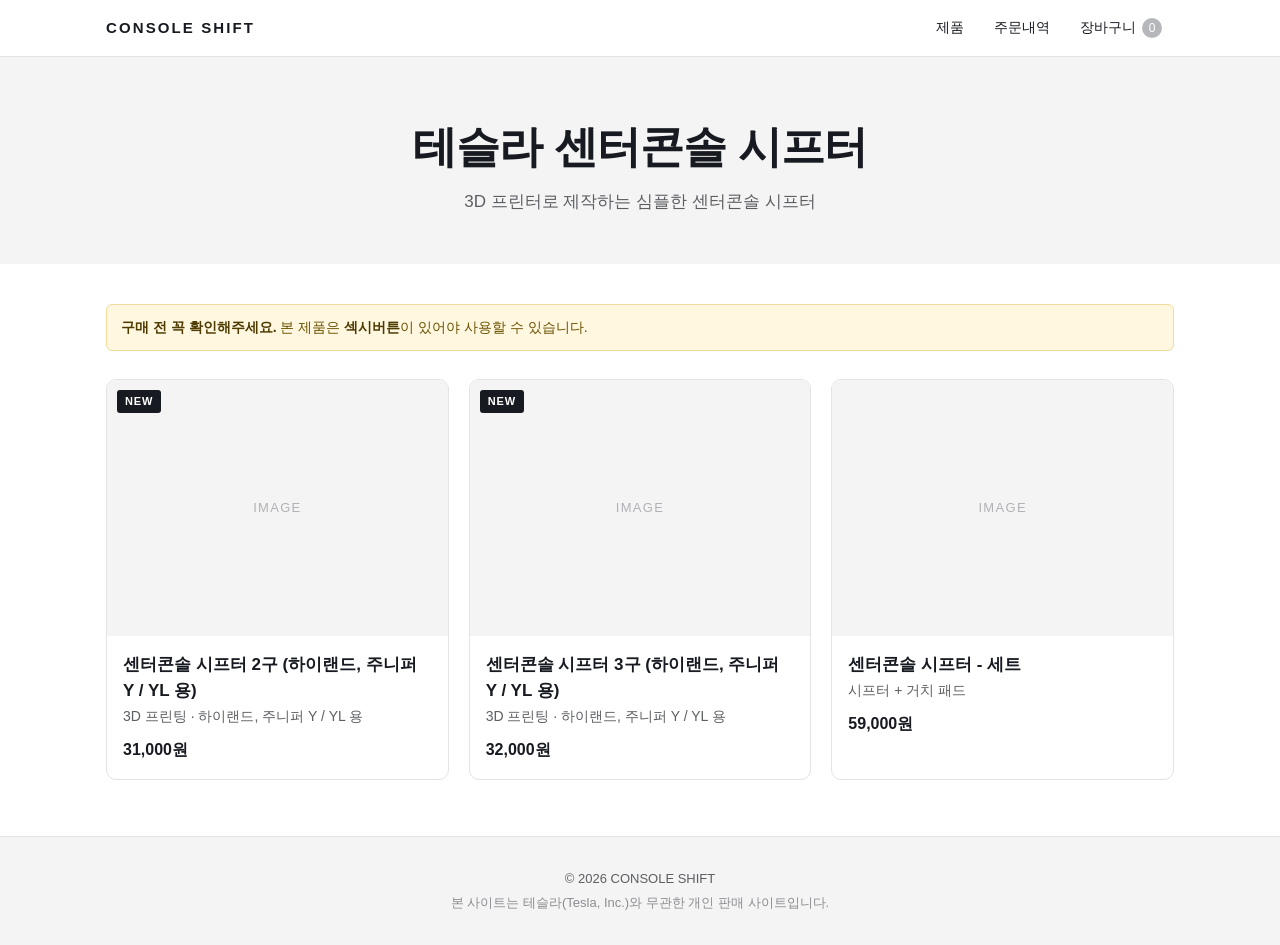
==== index.html @ f0157bce "Update index.html" ====
<!doctype html>
<html lang="ko">
<head>
  <meta charset="utf-8">
  <meta name="viewport" content="width=device-width, initial-scale=1">
  <title>SHIFT ON</title>
  <meta name="description" content="테슬라 센터콘솔 시프터 판매">
  <link rel="stylesheet" href="style.css?v=4">
</head>
<body>
  <header class="header">
    <div class="header-inner">
      <a href="#/" class="logo" id="logo">SHIFT ON</a>
      <nav class="nav">
        <a href="#/" class="nav-link">제품</a>
        <a href="#/orders" class="nav-link">주문내역</a>
        <a href="#/cart" class="nav-link cart-link">장바구니 <span class="cart-count" id="cartCount">0</span></a>
      </nav>
    </div>
  </header>

  <main id="app"></main>

  <footer class="footer">
    <p id="footerText"></p>
    <p class="muted">본 사이트는 테슬라(Tesla, Inc.)와 무관한 개인 판매 사이트입니다.</p>
  </footer>

  <div class="toast" id="toast" role="status" aria-live="polite"></div>

  <script src="config.js?v=4"></script>
  <script src="products.js?v=4"></script>
  <script src="app.js?v=4"></script>
</body>
</html>
---- style.css ----
:root{
  --bg:#ffffff;
  --bg-soft:#f4f4f4;
  --text:#171a20;
  --text-sub:#5c5e62;
  --line:#e2e3e5;
  --accent:#3e6ae1;
  --accent-dark:#3457b8;
  --danger:#d93025;
  --radius:6px;
  --max:1100px;
}
*{box-sizing:border-box}
html{-webkit-text-size-adjust:100%}
body{
  margin:0;background:var(--bg);color:var(--text);
  font-family:-apple-system,BlinkMacSystemFont,"Apple SD Gothic Neo","Noto Sans KR","Malgun Gothic",Roboto,sans-serif;
  line-height:1.55;font-size:16px;
}
a{color:inherit;text-decoration:none}
button{font-family:inherit}
img{max-width:100%;display:block}

/* header */
.header{position:sticky;top:0;z-index:50;background:rgba(255,255,255,.92);backdrop-filter:blur(8px);border-bottom:1px solid var(--line)}
.header-inner{max-width:var(--max);margin:0 auto;padding:0 16px;height:56px;display:flex;align-items:center;justify-content:space-between}
.logo{font-weight:700;letter-spacing:.14em;font-size:15px}
.nav{display:flex;gap:6px}
.nav-link{padding:8px 12px;border-radius:var(--radius);font-size:14px;font-weight:500}
.nav-link:hover{background:var(--bg-soft)}
.cart-count{display:inline-block;min-width:20px;padding:0 6px;margin-left:2px;border-radius:10px;background:var(--text);color:#fff;font-size:12px;text-align:center;line-height:20px}
.cart-count.zero{background:#b5b7ba}

main{min-height:70vh}
.wrap{max-width:var(--max);margin:0 auto;padding:24px 16px 56px}

/* hero */
.hero{background:var(--bg-soft);text-align:center;padding:56px 16px 48px}
.hero h1{margin:0 0 8px;font-size:clamp(26px,6vw,44px);font-weight:600;letter-spacing:-.02em}
.hero p{margin:0;color:var(--text-sub);font-size:clamp(14px,3.6vw,17px)}

/* notice */
.notice{background:#fff7e0;border:1px solid #f1dc9b;border-radius:var(--radius);padding:12px 14px;font-size:14px;color:#6a5200;margin:16px 0}
.notice b{color:#4d3b00}

/* product grid */
.grid{display:grid;grid-template-columns:repeat(3,1fr);gap:20px;margin-top:28px}
.card{display:block;border:1px solid var(--line);border-radius:10px;overflow:hidden;background:#fff;transition:box-shadow .2s,transform .2s}
.card:hover{box-shadow:0 8px 24px rgba(0,0,0,.08);transform:translateY(-2px)}
.thumb{position:relative;aspect-ratio:4/3;background:var(--bg-soft);display:flex;align-items:center;justify-content:center;overflow:hidden}
.thumb img{width:100%;height:100%;object-fit:cover}
.ph{color:#b0b2b6;font-size:13px;letter-spacing:.1em}
.badge{position:absolute;top:10px;left:10px;background:var(--text);color:#fff;font-size:11px;font-weight:700;letter-spacing:.08em;padding:3px 8px;border-radius:3px}
.card-body{padding:16px}
.card-title{margin:0;font-size:17px;font-weight:600}
.card-sub{margin:2px 0 10px;color:var(--text-sub);font-size:14px}
.card-price{font-weight:600}
.card-price small{color:var(--text-sub);font-weight:400}

/* product detail */
.detail{display:grid;grid-template-columns:1.1fr 1fr;gap:36px;align-items:start}
.gallery .main-img{aspect-ratio:4/3;background:var(--bg-soft);border-radius:10px;overflow:hidden;display:flex;align-items:center;justify-content:center}
.gallery .main-img img{width:100%;height:100%;object-fit:cover}
.thumbs{display:flex;gap:8px;margin-top:10px;overflow-x:auto}
.thumbs button{border:2px solid transparent;padding:0;background:none;border-radius:6px;overflow:hidden;width:68px;height:52px;flex:0 0 auto;cursor:pointer}
.thumbs button.on{border-color:var(--text)}
.thumbs img{width:100%;height:100%;object-fit:cover}
.info h1{margin:0;font-size:26px;font-weight:600;letter-spacing:-.01em}
.info .sub{color:var(--text-sub);margin:2px 0 16px}
.price-now{font-size:24px;font-weight:600;margin:6px 0 18px}
.desc{color:var(--text-sub);font-size:15px;margin-bottom:12px}
.details{margin:0 0 20px;padding-left:18px;color:var(--text-sub);font-size:14px}
.opt{margin-bottom:18px}
.opt-name{font-size:14px;font-weight:600;margin-bottom:8px}
.chips{display:flex;flex-wrap:wrap;gap:8px}
.chip input{position:absolute;opacity:0;pointer-events:none}
.chip span{display:inline-block;padding:10px 14px;border:1px solid var(--line);border-radius:var(--radius);font-size:14px;cursor:pointer;user-select:none;background:#fff}
.chip input:checked + span{border-color:var(--text);box-shadow:inset 0 0 0 1px var(--text);font-weight:600}
.chip input:focus-visible + span{outline:2px solid var(--accent);outline-offset:2px}
.chip em{font-style:normal;color:var(--text-sub);font-size:12px;margin-left:4px}
.qty-row{display:flex;align-items:center;gap:12px;margin:6px 0 20px}
.qty{display:inline-flex;align-items:center;border:1px solid var(--line);border-radius:var(--radius)}
.qty button{width:40px;height:40px;border:0;background:none;font-size:18px;cursor:pointer}
.qty span{min-width:32px;text-align:center;font-weight:600}

/* buttons */
.btn{display:inline-flex;align-items:center;justify-content:center;gap:6px;border:0;border-radius:var(--radius);padding:14px 22px;font-size:15px;font-weight:600;cursor:pointer;background:var(--accent);color:#fff;transition:background .15s}
.btn:hover{background:var(--accent-dark)}
.btn:disabled{background:#b5b7ba;cursor:not-allowed}
.btn.block{display:flex;width:100%}
.btn.ghost{background:#fff;color:var(--text);border:1px solid var(--line)}
.btn.ghost:hover{background:var(--bg-soft)}
.btn-row{display:flex;gap:10px}
.btn-row .btn{flex:1}

/* page title */
.page-title{font-size:26px;font-weight:600;margin:8px 0 20px;letter-spacing:-.01em}
.back{display:inline-block;margin:6px 0 10px;color:var(--text-sub);font-size:14px}

/* cart */
.cart-layout{display:grid;grid-template-columns:1.5fr 1fr;gap:28px;align-items:start}
.cart-item{display:grid;grid-template-columns:84px 1fr auto;gap:14px;padding:16px 0;border-bottom:1px solid var(--line)}
.cart-item .ci-img{width:84px;height:64px;background:var(--bg-soft);border-radius:6px;overflow:hidden;display:flex;align-items:center;justify-content:center}
.cart-item .ci-img img{width:100%;height:100%;object-fit:cover}
.ci-name{font-weight:600;font-size:15px}
.ci-opts{color:var(--text-sub);font-size:13px;margin:2px 0 8px}
.ci-right{text-align:right}
.ci-price{font-weight:600;margin-bottom:8px}
.link-btn{background:none;border:0;color:var(--text-sub);font-size:13px;text-decoration:underline;cursor:pointer;padding:4px}
.summary{border:1px solid var(--line);border-radius:10px;padding:20px;position:sticky;top:76px}
.summary h3{margin:0 0 14px;font-size:17px}
.sum-row{display:flex;justify-content:space-between;margin:8px 0;font-size:15px}
.sum-row.total{border-top:1px solid var(--line);padding-top:14px;margin-top:14px;font-size:18px;font-weight:700}
.empty{text-align:center;padding:64px 0;color:var(--text-sub)}

/* checkout form */
.form-grid{display:grid;grid-template-columns:1.4fr 1fr;gap:28px;align-items:start}
.field{margin-bottom:16px}
.field label{display:block;font-size:14px;font-weight:600;margin-bottom:6px}
.req{color:var(--danger);margin-left:2px}
.opt-tag{color:var(--text-sub);font-weight:400;font-size:12px;margin-left:4px}
.field input[type=text],.field input[type=tel],.field textarea{width:100%;padding:13px 14px;border:1px solid var(--line);border-radius:var(--radius);font-size:16px;font-family:inherit;background:#fff}
.field textarea{min-height:90px;resize:vertical}
.field input:focus,.field textarea:focus{outline:2px solid var(--accent);outline-offset:0;border-color:var(--accent)}
.field.invalid input,.field.invalid textarea{border-color:var(--danger)}
.err{display:none;color:var(--danger);font-size:13px;margin-top:5px}
.field.invalid .err{display:block}
.consent{background:var(--bg-soft);border-radius:var(--radius);padding:14px;font-size:14px}
.consent label{display:flex;gap:10px;align-items:flex-start;font-weight:500;cursor:pointer}
.consent input{margin-top:3px;width:18px;height:18px;flex:0 0 auto}
.consent details{margin-top:10px;color:var(--text-sub);font-size:13px}
.consent summary{cursor:pointer}
.consent ul{margin:8px 0 0;padding-left:18px}
.bank-box{background:var(--bg-soft);border-radius:var(--radius);padding:14px;margin-top:16px;font-size:14px}
.bank-box b{font-size:15px}

/* done */
.done{max-width:560px;margin:0 auto;text-align:center}
.done .check{width:56px;height:56px;border-radius:50%;background:var(--text);color:#fff;display:flex;align-items:center;justify-content:center;font-size:28px;margin:12px auto 16px}
.done h1{margin:0 0 6px;font-size:24px}
.done .lead{color:var(--text-sub);margin:0 0 22px}
.pay-box{border:1px solid var(--line);border-radius:10px;padding:20px;text-align:left;margin-bottom:16px}
.pay-row{display:flex;justify-content:space-between;gap:12px;padding:8px 0;font-size:15px}
.pay-row + .pay-row{border-top:1px solid var(--line)}
.pay-row b{font-weight:600}
.pay-amount{font-size:22px;font-weight:700}
.copy-row{display:flex;gap:8px;align-items:center}
.copy-btn{border:1px solid var(--line);background:#fff;border-radius:4px;padding:4px 10px;font-size:12px;cursor:pointer}
.test-banner{background:#ffe9e7;border:1px solid #f4b8b2;color:#8a1c12;border-radius:var(--radius);padding:10px 12px;font-size:13px;margin-bottom:16px}
.order-list{text-align:left;font-size:14px;color:var(--text-sub);white-space:pre-line;margin:0}

/* orders */
.order-card{border:1px solid var(--line);border-radius:10px;margin-bottom:12px;background:#fff}
.order-card summary{list-style:none;cursor:pointer;padding:16px}
.order-card summary::-webkit-details-marker{display:none}
.oc-top{display:flex;align-items:center;gap:8px;font-size:15px}
.oc-tag{background:#ffe9e7;color:#8a1c12;font-size:11px;font-weight:600;padding:2px 6px;border-radius:3px}
.oc-sub{display:flex;justify-content:space-between;margin-top:4px;color:var(--text-sub);font-size:14px}
.oc-total{color:var(--text);font-weight:600}
.oc-body{padding:0 16px 16px;border-top:1px solid var(--line)}
.oc-sec{margin-top:14px}

/* lookup */
.lk-form{border:1px solid var(--line);border-radius:10px;padding:16px;margin-bottom:16px}
.lk-form .field{margin-bottom:10px}
.lk-card{border:1px solid var(--text);border-radius:10px;padding:16px;margin-bottom:16px;background:#fff}
.lk-head{display:flex;justify-content:space-between;align-items:center;margin-bottom:14px}
.lk-status{background:var(--text);color:#fff;font-size:12px;font-weight:600;padding:3px 10px;border-radius:12px}
.lk-steps{list-style:none;margin:0 0 14px;padding:0;display:flex}
.lk-steps li{flex:1;text-align:center;font-size:11px;color:#9a9ca0;position:relative}
.lk-steps li i{display:block;width:12px;height:12px;border-radius:50%;background:#d6d7da;margin:0 auto 6px;position:relative;z-index:1}
.lk-steps li::before{content:"";position:absolute;top:5px;left:-50%;width:100%;height:2px;background:#d6d7da}
.lk-steps li:first-child::before{display:none}
.lk-steps li.done i,.lk-steps li.now i{background:var(--text)}
.lk-steps li.done::before,.lk-steps li.now::before{background:var(--text)}
.lk-steps li.now{color:var(--text);font-weight:700}
.lk-row{display:flex;justify-content:space-between;gap:12px;padding:8px 0;border-top:1px solid var(--line);font-size:14px}
.lk-row span{color:var(--text-sub)}

/* footer / toast */
.footer{border-top:1px solid var(--line);padding:28px 16px;text-align:center;font-size:13px;color:var(--text-sub);background:var(--bg-soft)}
.footer p{margin:4px 0}
.muted{color:#8b8d91}
.toast{position:fixed;left:50%;bottom:28px;transform:translate(-50%,20px);background:var(--text);color:#fff;padding:12px 18px;border-radius:30px;font-size:14px;opacity:0;pointer-events:none;transition:all .25s;z-index:100;max-width:90vw}
.toast.show{opacity:1;transform:translate(-50%,0)}

/* mobile */
@media (max-width:860px){
  .grid{grid-template-columns:repeat(2,1fr);gap:14px}
  .detail,.cart-layout,.form-grid{grid-template-columns:1fr;gap:20px}
  .summary{position:static}
}
@media (max-width:520px){
  .grid{grid-template-columns:1fr}
  .hero{padding:40px 16px 34px}
  .wrap{padding:16px 14px 44px}
  .cart-item{grid-template-columns:68px 1fr;}
  .cart-item .ci-img{width:68px;height:54px}
  .ci-right{grid-column:1 / -1;display:flex;justify-content:space-between;align-items:center;text-align:left}
  .ci-price{margin:0}
}
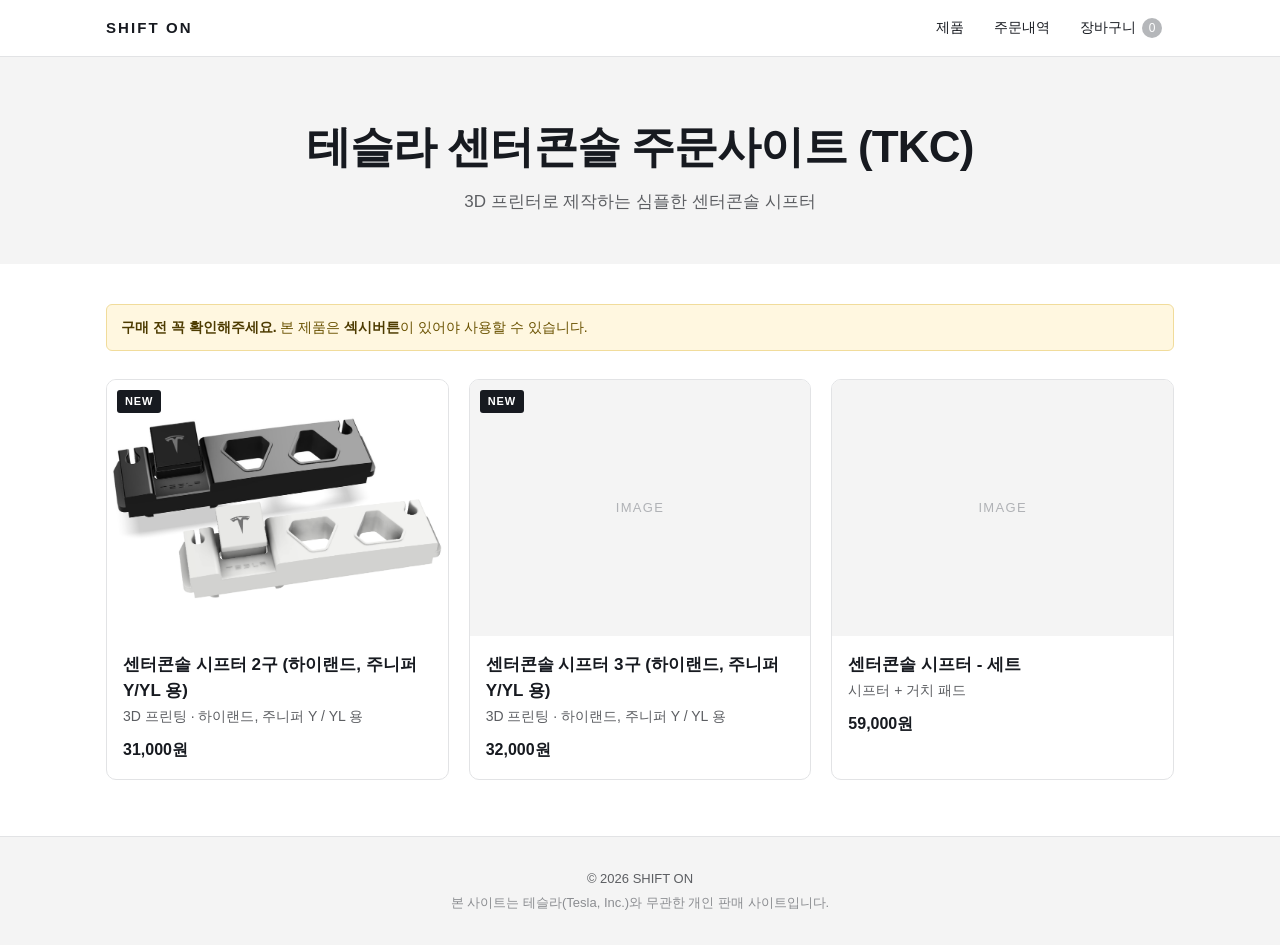
==== commit 26d07601: "Update stylesheet and script versions in index.html" ====
--- a/index.html
+++ b/index.html
@@ -5,7 +5,7 @@
   <meta name="viewport" content="width=device-width, initial-scale=1">
   <title>SHIFT ON</title>
   <meta name="description" content="테슬라 센터콘솔 시프터 판매">
-  <link rel="stylesheet" href="style.css?v=4">
+  <link rel="stylesheet" href="style.css?v=5">
 </head>
 <body>
   <header class="header">
@@ -28,8 +28,8 @@
 
   <div class="toast" id="toast" role="status" aria-live="polite"></div>
 
-  <script src="config.js?v=4"></script>
-  <script src="products.js?v=4"></script>
-  <script src="app.js?v=4"></script>
+  <script src="config.js?v=5"></script>
+  <script src="products.js?v=5"></script>
+  <script src="app.js?v=5"></script>
 </body>
 </html>
--- a/style.css
+++ b/style.css
@@ -74,10 +74,14 @@
 .opt-name{font-size:14px;font-weight:600;margin-bottom:8px}
 .chips{display:flex;flex-wrap:wrap;gap:8px}
 .chip input{position:absolute;opacity:0;pointer-events:none}
-.chip span{display:inline-block;padding:10px 14px;border:1px solid var(--line);border-radius:var(--radius);font-size:14px;cursor:pointer;user-select:none;background:#fff}
+.chip > span{display:inline-block;padding:10px 14px;border:1px solid var(--line);border-radius:var(--radius);font-size:14px;cursor:pointer;user-select:none;background:#fff}
 .chip input:checked + span{border-color:var(--text);box-shadow:inset 0 0 0 1px var(--text);font-weight:600}
 .chip input:focus-visible + span{outline:2px solid var(--accent);outline-offset:2px}
 .chip em{font-style:normal;color:var(--text-sub);font-size:12px;margin-left:4px}
+.chip.has-img > span{display:flex;flex-direction:column;align-items:center;gap:6px;padding:8px;min-width:88px;text-align:center}
+.chip-img{width:72px;height:72px;object-fit:cover;border-radius:4px;background:var(--bg-soft)}
+.chip-text{font-size:13px}
+.chip.has-img em{display:block;margin:0}
 .qty-row{display:flex;align-items:center;gap:12px;margin:6px 0 20px}
 .qty{display:inline-flex;align-items:center;border:1px solid var(--line);border-radius:var(--radius)}
 .qty button{width:40px;height:40px;border:0;background:none;font-size:18px;cursor:pointer}
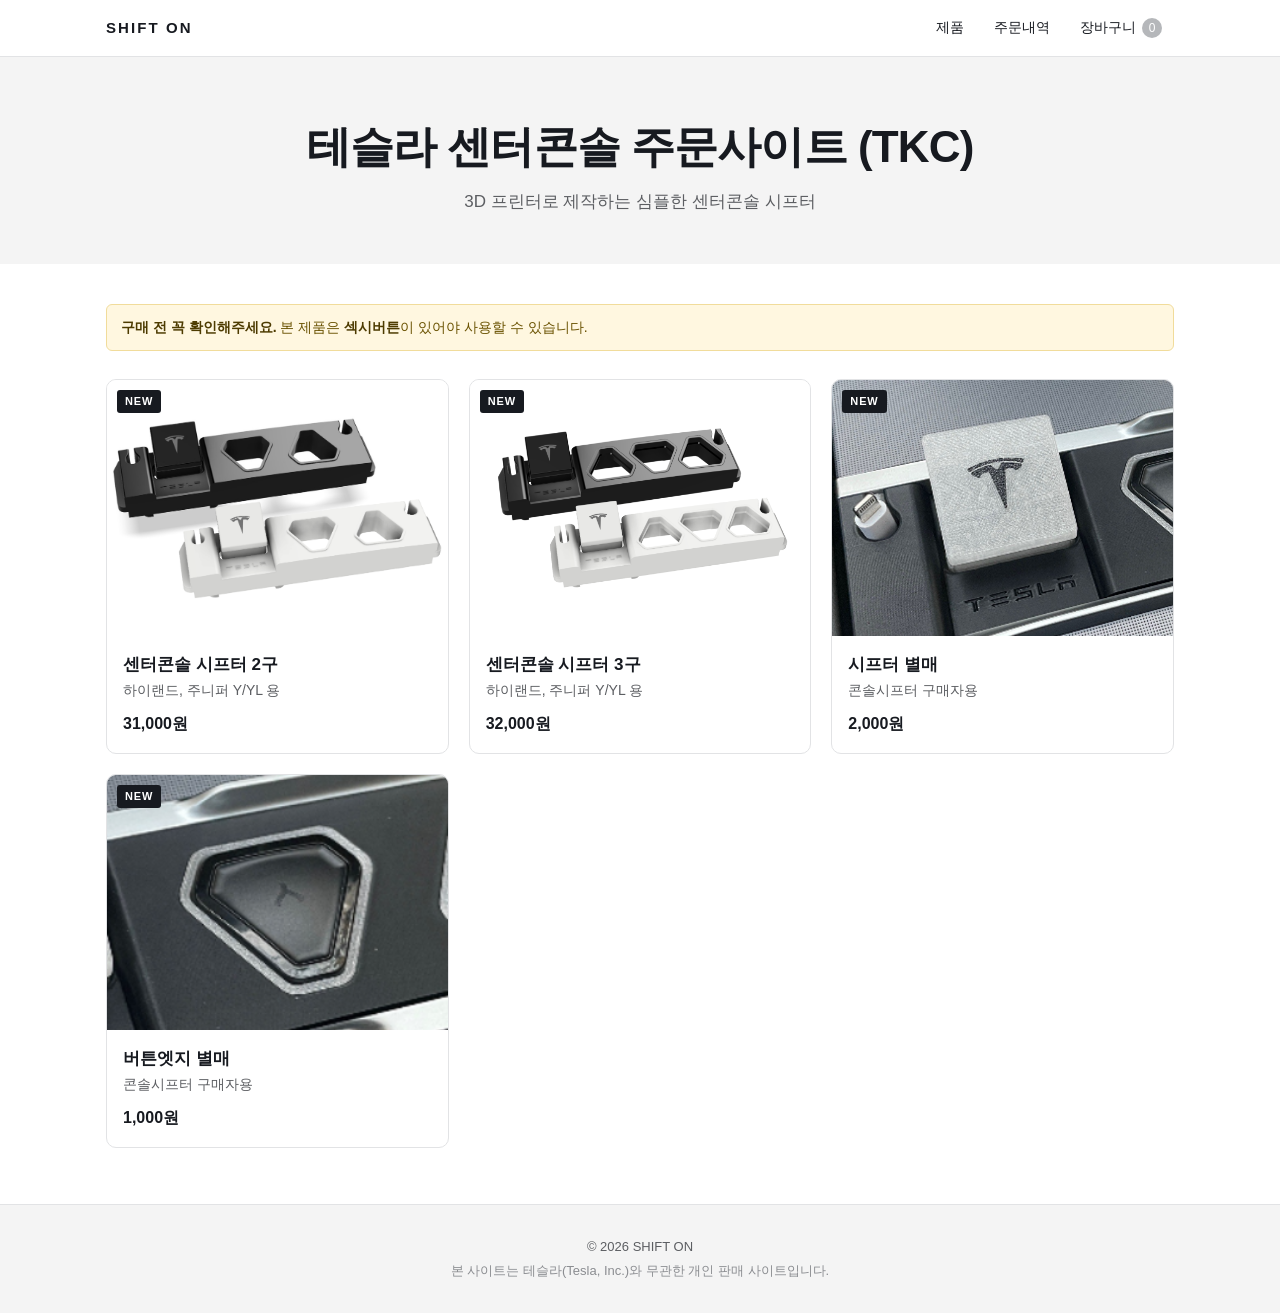
==== commit ce86bea2: "Update index.html" ====
--- a/index.html
+++ b/index.html
@@ -3,14 +3,17 @@
 <head>
   <meta charset="utf-8">
   <meta name="viewport" content="width=device-width, initial-scale=1">
-  <title>SHIFT ON</title>
+  <title>CONSOLE SHIFT</title>
   <meta name="description" content="테슬라 센터콘솔 시프터 판매">
-  <link rel="stylesheet" href="style.css?v=5">
+  <link rel="icon" type="image/png" href="images/favicon.png">
+  <link rel="apple-touch-icon" href="images/favicon.png">
+  <meta name="theme-color" content="#000000">
+  <link rel="stylesheet" href="style.css?v=7">
 </head>
 <body>
   <header class="header">
     <div class="header-inner">
-      <a href="#/" class="logo" id="logo">SHIFT ON</a>
+      <a href="#/" class="logo" id="logo" aria-label="홈"><img src="images/logo-wordmark.png" alt="TESFORM" onerror="this.replaceWith(document.createTextNode('TESFORM'))"></a>
       <nav class="nav">
         <a href="#/" class="nav-link">제품</a>
         <a href="#/orders" class="nav-link">주문내역</a>
@@ -28,8 +31,8 @@
 
   <div class="toast" id="toast" role="status" aria-live="polite"></div>
 
-  <script src="config.js?v=5"></script>
-  <script src="products.js?v=5"></script>
-  <script src="app.js?v=5"></script>
+  <script src="config.js?v=7"></script>
+  <script src="products.js?v=7"></script>
+  <script src="app.js?v=7"></script>
 </body>
 </html>
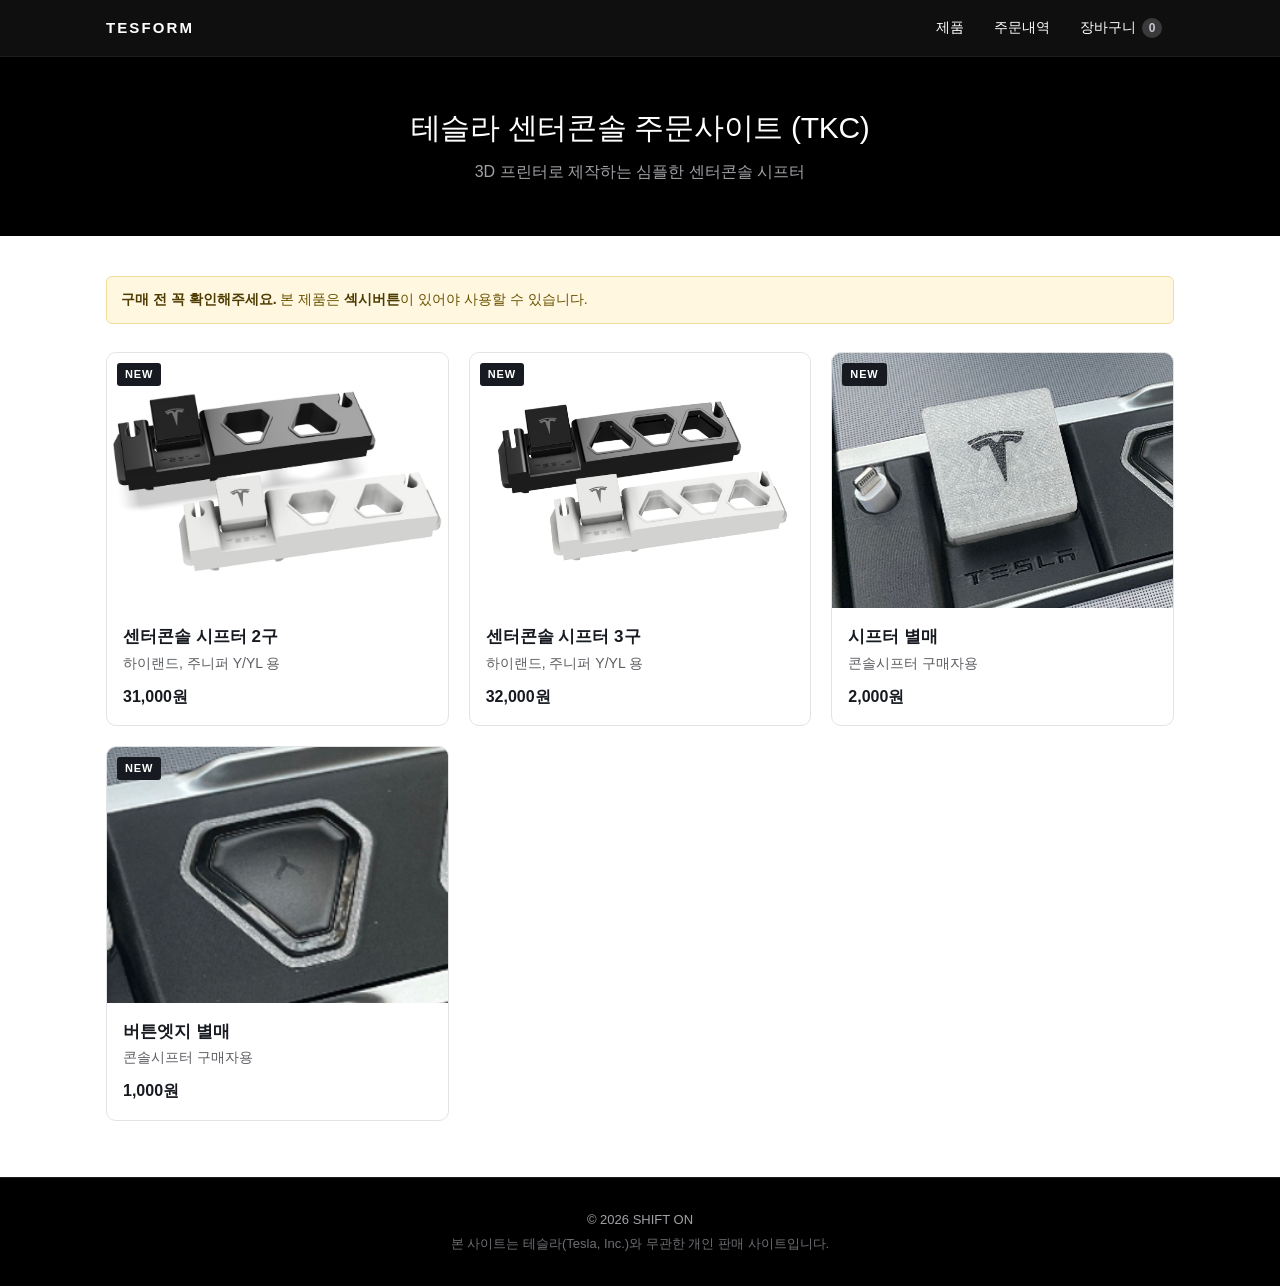
==== commit b684ac80: "Update index.html" ====
--- a/index.html
+++ b/index.html
@@ -5,15 +5,15 @@
   <meta name="viewport" content="width=device-width, initial-scale=1">
   <title>CONSOLE SHIFT</title>
   <meta name="description" content="테슬라 센터콘솔 시프터 판매">
-  <link rel="icon" type="image/png" href="images/favicon.png">
-  <link rel="apple-touch-icon" href="images/favicon.png">
+  <link rel="icon" type="Image/png" href="Images/favicon.png">
+  <link rel="apple-touch-icon" href="Images/favicon.png">
   <meta name="theme-color" content="#000000">
   <link rel="stylesheet" href="style.css?v=7">
 </head>
 <body>
   <header class="header">
     <div class="header-inner">
-      <a href="#/" class="logo" id="logo" aria-label="홈"><img src="images/logo-wordmark.png" alt="TESFORM" onerror="this.replaceWith(document.createTextNode('TESFORM'))"></a>
+      <a href="#/" class="logo" id="logo" aria-label="홈"><img src="Images/logo-wordmark.png" alt="TESFORM" onerror="this.replaceWith(document.createTextNode('TESFORM'))"></a>
       <nav class="nav">
         <a href="#/" class="nav-link">제품</a>
         <a href="#/orders" class="nav-link">주문내역</a>
--- a/style.css
+++ b/style.css
@@ -22,22 +22,26 @@
 img{max-width:100%;display:block}
 
 /* header */
-.header{position:sticky;top:0;z-index:50;background:rgba(255,255,255,.92);backdrop-filter:blur(8px);border-bottom:1px solid var(--line)}
+.header{position:sticky;top:0;z-index:50;background:rgba(0,0,0,.94);backdrop-filter:blur(8px);border-bottom:1px solid #1d1d1f;color:#fff}
 .header-inner{max-width:var(--max);margin:0 auto;padding:0 16px;height:56px;display:flex;align-items:center;justify-content:space-between}
-.logo{font-weight:700;letter-spacing:.14em;font-size:15px}
+.logo{font-weight:700;letter-spacing:.14em;font-size:15px;color:#fff;display:flex;align-items:center}
+.logo img{height:15px;width:auto;display:block}
 .nav{display:flex;gap:6px}
 .nav-link{padding:8px 12px;border-radius:var(--radius);font-size:14px;font-weight:500}
-.nav-link:hover{background:var(--bg-soft)}
-.cart-count{display:inline-block;min-width:20px;padding:0 6px;margin-left:2px;border-radius:10px;background:var(--text);color:#fff;font-size:12px;text-align:center;line-height:20px}
-.cart-count.zero{background:#b5b7ba}
+.nav-link{color:#fff;white-space:nowrap}
+.logo{flex:0 0 auto}
+.nav-link:hover{background:#1d1d1f}
+.cart-count{display:inline-block;min-width:20px;padding:0 6px;margin-left:2px;border-radius:10px;background:#fff;color:#000;font-size:12px;font-weight:700;text-align:center;line-height:20px}
+.cart-count.zero{background:#3a3a3c;color:#c7c7cc}
 
 main{min-height:70vh}
 .wrap{max-width:var(--max);margin:0 auto;padding:24px 16px 56px}
 
 /* hero */
-.hero{background:var(--bg-soft);text-align:center;padding:56px 16px 48px}
-.hero h1{margin:0 0 8px;font-size:clamp(26px,6vw,44px);font-weight:600;letter-spacing:-.02em}
-.hero p{margin:0;color:var(--text-sub);font-size:clamp(14px,3.6vw,17px)}
+.hero{background:#000;color:#fff;text-align:center;padding:48px 16px 52px}
+.hero-logo{display:block;width:min(300px,62vw);height:auto;margin:0 auto 28px}
+.hero h1{margin:0 0 8px;font-size:clamp(20px,5vw,30px);font-weight:500;letter-spacing:-.01em}
+.hero p{margin:0;color:#a1a1a6;font-size:clamp(14px,3.6vw,16px)}
 
 /* notice */
 .notice{background:#fff7e0;border:1px solid #f1dc9b;border-radius:var(--radius);padding:12px 14px;font-size:14px;color:#6a5200;margin:16px 0}
@@ -68,7 +72,10 @@
 .info h1{margin:0;font-size:26px;font-weight:600;letter-spacing:-.01em}
 .info .sub{color:var(--text-sub);margin:2px 0 16px}
 .price-now{font-size:24px;font-weight:600;margin:6px 0 18px}
-.desc{color:var(--text-sub);font-size:15px;margin-bottom:12px}
+.desc{color:var(--text-sub);font-size:15px;margin-bottom:12px;white-space:pre-line}
+.desc-images{margin-top:40px;border-top:1px solid var(--line);padding-top:24px}
+.desc-images h2{font-size:20px;font-weight:600;margin:0 0 16px}
+.desc-images img{display:block;width:100%;max-width:860px;margin:0 auto 12px;border-radius:6px}
 .details{margin:0 0 20px;padding-left:18px;color:var(--text-sub);font-size:14px}
 .opt{margin-bottom:18px}
 .opt-name{font-size:14px;font-weight:600;margin-bottom:8px}
@@ -182,9 +189,10 @@
 .lk-row span{color:var(--text-sub)}
 
 /* footer / toast */
-.footer{border-top:1px solid var(--line);padding:28px 16px;text-align:center;font-size:13px;color:var(--text-sub);background:var(--bg-soft)}
+.footer{border-top:1px solid #1d1d1f;padding:28px 16px;text-align:center;font-size:13px;color:#a1a1a6;background:#000}
 .footer p{margin:4px 0}
 .muted{color:#8b8d91}
+.footer .muted{color:#6e6e73}
 .toast{position:fixed;left:50%;bottom:28px;transform:translate(-50%,20px);background:var(--text);color:#fff;padding:12px 18px;border-radius:30px;font-size:14px;opacity:0;pointer-events:none;transition:all .25s;z-index:100;max-width:90vw}
 .toast.show{opacity:1;transform:translate(-50%,0)}
 
@@ -195,6 +203,10 @@
   .summary{position:static}
 }
 @media (max-width:520px){
+  .header-inner{padding:0 12px}
+  .logo img{height:11px}
+  .nav{gap:0}
+  .nav-link{padding:8px 8px;font-size:13px}
   .grid{grid-template-columns:1fr}
   .hero{padding:40px 16px 34px}
   .wrap{padding:16px 14px 44px}
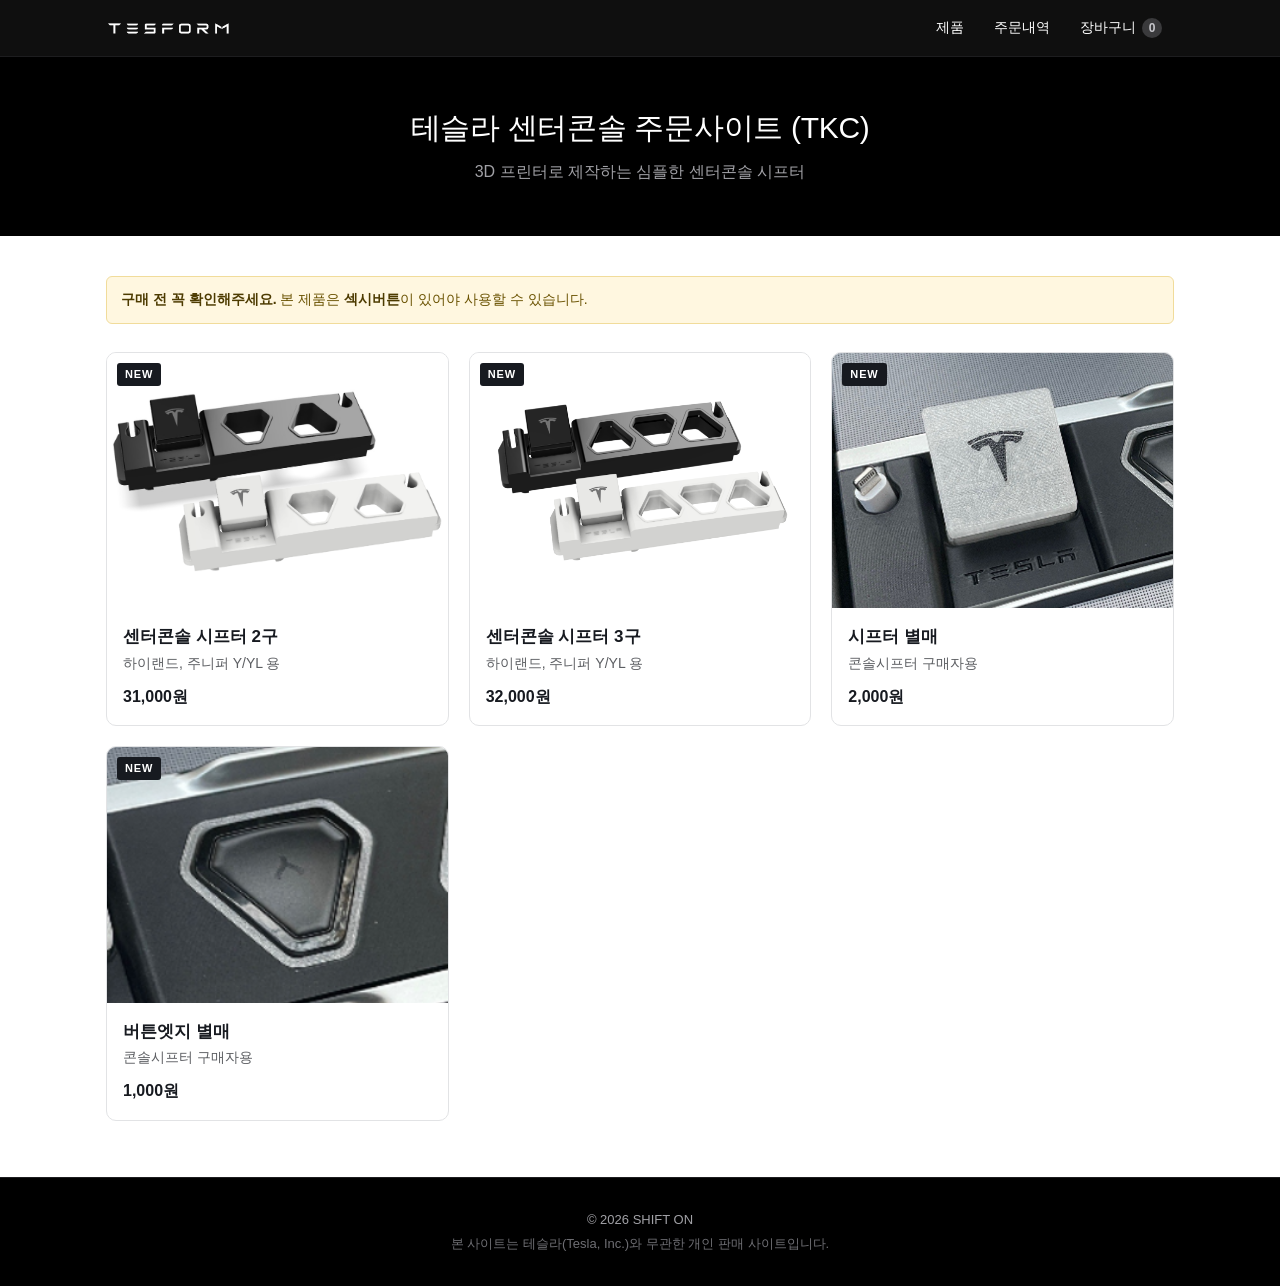
==== commit 9db47cce: "Fix favicon and logo image paths in index.html" ====
--- a/index.html
+++ b/index.html
@@ -5,15 +5,15 @@
   <meta name="viewport" content="width=device-width, initial-scale=1">
   <title>CONSOLE SHIFT</title>
   <meta name="description" content="테슬라 센터콘솔 시프터 판매">
-  <link rel="icon" type="Image/png" href="Images/favicon.png">
-  <link rel="apple-touch-icon" href="Images/favicon.png">
+  <link rel="icon" type="Image/png" href="Image/favicon.png">
+  <link rel="apple-touch-icon" href="Image/favicon.png">
   <meta name="theme-color" content="#000000">
   <link rel="stylesheet" href="style.css?v=7">
 </head>
 <body>
   <header class="header">
     <div class="header-inner">
-      <a href="#/" class="logo" id="logo" aria-label="홈"><img src="Images/logo-wordmark.png" alt="TESFORM" onerror="this.replaceWith(document.createTextNode('TESFORM'))"></a>
+      <a href="#/" class="logo" id="logo" aria-label="홈"><img src="Image/logo-wordmark.png" alt="TESFORM" onerror="this.replaceWith(document.createTextNode('TESFORM'))"></a>
       <nav class="nav">
         <a href="#/" class="nav-link">제품</a>
         <a href="#/orders" class="nav-link">주문내역</a>
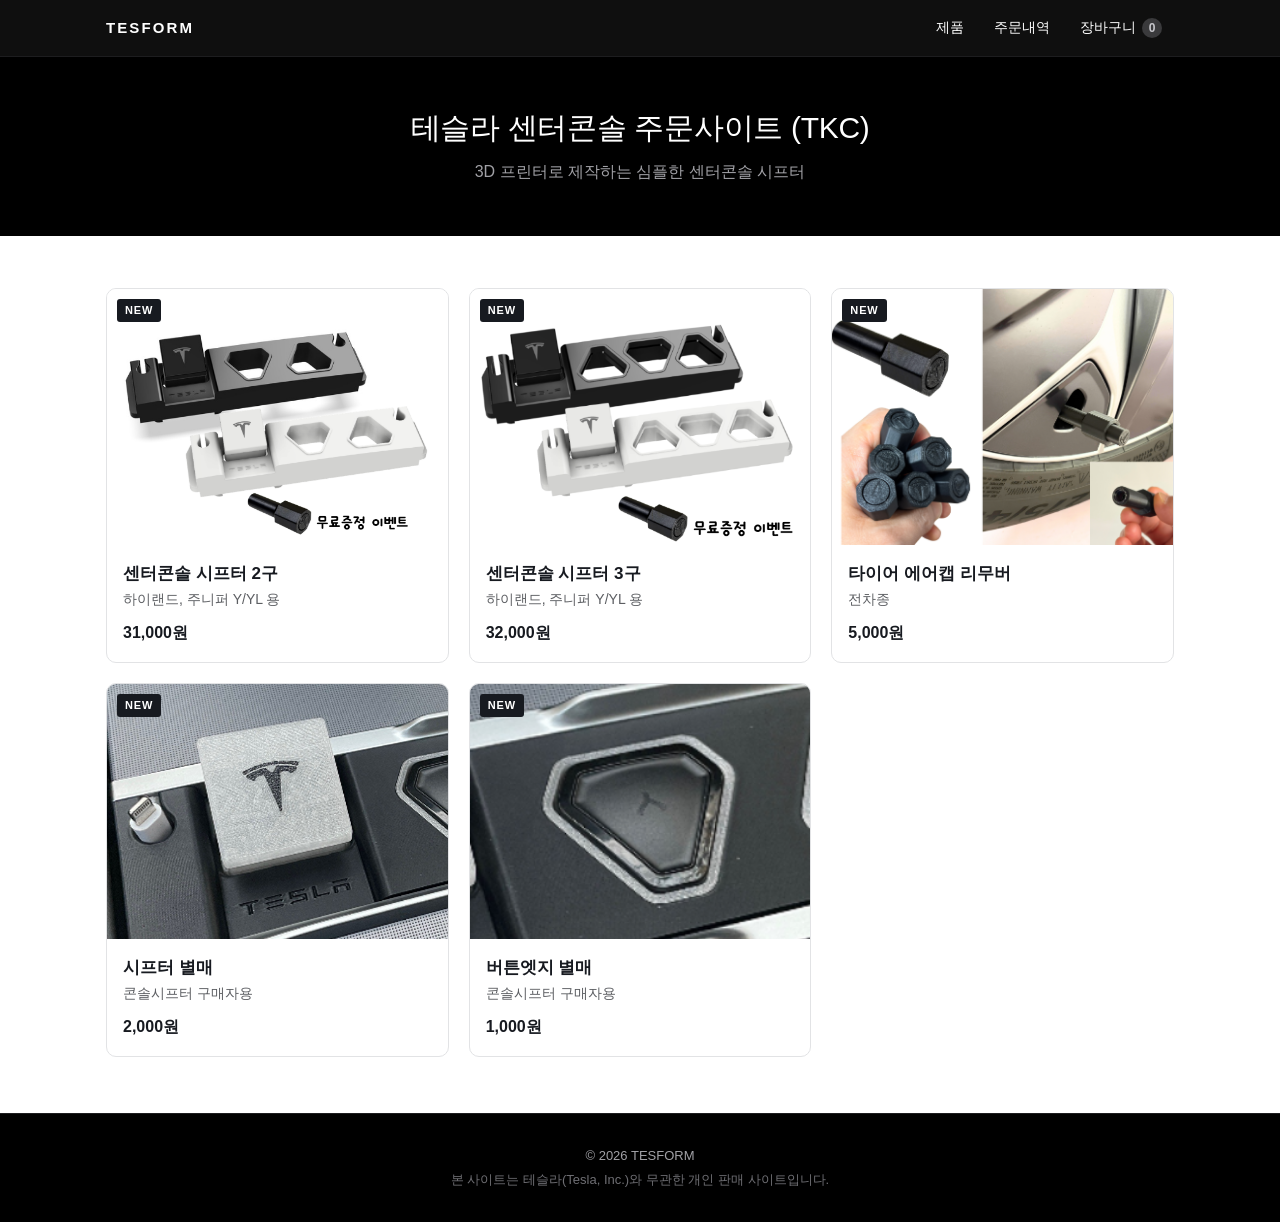
==== commit 20a8adb7: "Add files via upload" ====
--- a/index.html
+++ b/index.html
@@ -5,15 +5,15 @@
   <meta name="viewport" content="width=device-width, initial-scale=1">
   <title>CONSOLE SHIFT</title>
   <meta name="description" content="테슬라 센터콘솔 시프터 판매">
-  <link rel="icon" type="Image/png" href="Image/favicon.png">
-  <link rel="apple-touch-icon" href="Image/favicon.png">
+  <link rel="icon" type="image/png" href="images/favicon.png?v=8">
+  <link rel="apple-touch-icon" href="images/favicon.png?v=8">
   <meta name="theme-color" content="#000000">
-  <link rel="stylesheet" href="style.css?v=7">
+  <link rel="stylesheet" href="style.css?v=9">
 </head>
 <body>
   <header class="header">
     <div class="header-inner">
-      <a href="#/" class="logo" id="logo" aria-label="홈"><img src="Image/logo-wordmark.png" alt="TESFORM" onerror="this.replaceWith(document.createTextNode('TESFORM'))"></a>
+      <a href="#/" class="logo" id="logo" aria-label="홈"><img src="images/logo-wordmark.png?v=8" alt="TESFORM" onerror="this.replaceWith(document.createTextNode('TESFORM'))"></a>
       <nav class="nav">
         <a href="#/" class="nav-link">제품</a>
         <a href="#/orders" class="nav-link">주문내역</a>
@@ -31,8 +31,8 @@
 
   <div class="toast" id="toast" role="status" aria-live="polite"></div>
 
-  <script src="config.js?v=7"></script>
-  <script src="products.js?v=7"></script>
-  <script src="app.js?v=7"></script>
+  <script src="config.js?v=9"></script>
+  <script src="products.js?v=9"></script>
+  <script src="app.js?v=9"></script>
 </body>
 </html>
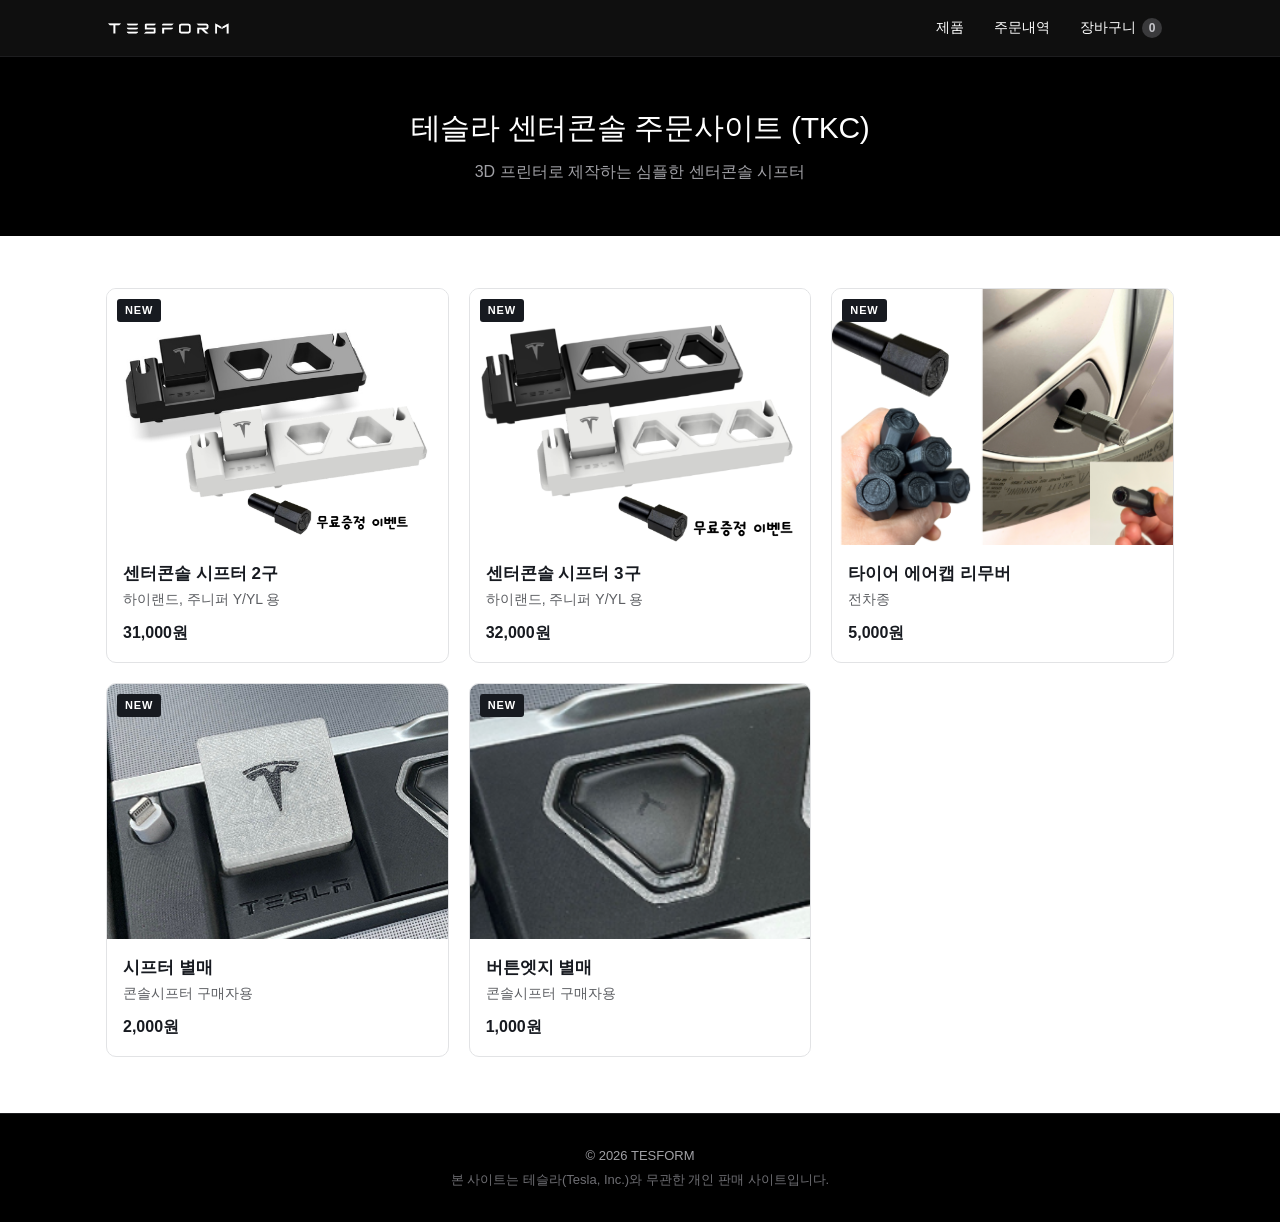
==== commit 0db2640f: "Change image paths for favicon and logo Updated favicon and logo image paths to use 'Image' director" ====
--- a/index.html
+++ b/index.html
@@ -5,15 +5,15 @@
   <meta name="viewport" content="width=device-width, initial-scale=1">
   <title>CONSOLE SHIFT</title>
   <meta name="description" content="테슬라 센터콘솔 시프터 판매">
-  <link rel="icon" type="image/png" href="images/favicon.png?v=8">
-  <link rel="apple-touch-icon" href="images/favicon.png?v=8">
+  <link rel="icon" type="image/png" href="Image/favicon.png?v=8">
+  <link rel="apple-touch-icon" href="Image/favicon.png?v=8">
   <meta name="theme-color" content="#000000">
   <link rel="stylesheet" href="style.css?v=9">
 </head>
 <body>
   <header class="header">
     <div class="header-inner">
-      <a href="#/" class="logo" id="logo" aria-label="홈"><img src="images/logo-wordmark.png?v=8" alt="TESFORM" onerror="this.replaceWith(document.createTextNode('TESFORM'))"></a>
+      <a href="#/" class="logo" id="logo" aria-label="홈"><img src="Image/logo-wordmark.png?v=8" alt="TESFORM" onerror="this.replaceWith(document.createTextNode('TESFORM'))"></a>
       <nav class="nav">
         <a href="#/" class="nav-link">제품</a>
         <a href="#/orders" class="nav-link">주문내역</a>
